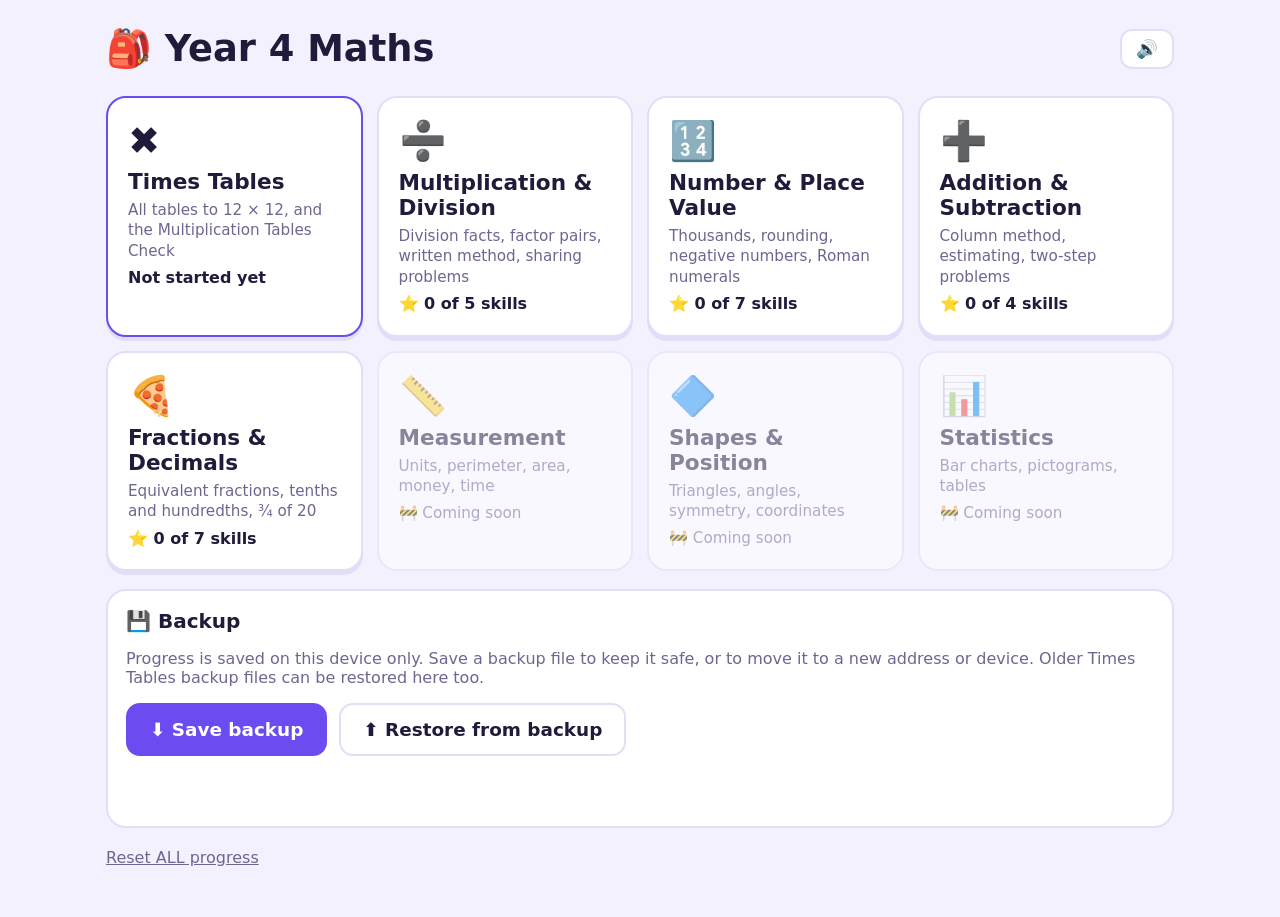
==== index.html @ 3567062c "Add Fractions & Decimals topic (Phase 4) - Seven skills with 3 generated levels each: equivalent fra" ====
<!doctype html>
<html lang="en">
<head>
<meta charset="utf-8">
<meta name="viewport" content="width=device-width, initial-scale=1, maximum-scale=1, user-scalable=no">
<meta name="apple-mobile-web-app-capable" content="yes">
<meta name="mobile-web-app-capable" content="yes">
<meta name="theme-color" content="#6c4cf1">
<title>Year 4 Maths</title>
<link rel="manifest" href="manifest.webmanifest">
<link rel="icon" href="icon-192.png">
<link rel="apple-touch-icon" href="icon-192.png">
<link rel="stylesheet" href="shared/style.css">
</head>
<body>
<section id="hub" class="screen active">
  <div class="top">
    <h1>🎒 Year 4 Maths</h1>
    <button id="soundBtn" class="ghost" aria-label="Sound on or off">🔊</button>
  </div>
  <div id="topics" class="modes"></div>
  <div class="panel">
    <h2>💾 Backup</h2>
    <p class="muted">Progress is saved on this device only. Save a backup file to keep it safe, or to move it to a new address or device.
      Older Times Tables backup files can be restored here too.</p>
    <div class="btnrow" style="justify-content:flex-start;margin-top:10px">
      <button id="backupBtn" class="btn primary">⬇️ Save backup</button>
      <button id="restoreBtn" class="btn">⬆️ Restore from backup</button>
      <input id="restoreFile" type="file" accept=".json,application/json" hidden>
    </div>
    <p id="backupMsg" class="muted" style="min-height:1.2em"></p>
  </div>
  <button id="resetBtn" class="link">Reset ALL progress</button>
</section>

<script src="shared/progress.js"></script>
<script src="shared/engine.js"></script>
<!-- each built topic's skills, so this page can show its progress -->
<script src="multiply-divide/skills.js"></script>
<script src="number/skills.js"></script>
<script src="add-subtract/skills.js"></script>
<script src="fractions/skills.js"></script>
<script>
(function(){
"use strict";
const { $, prog:P } = Y4;

/* The 8 parts of the Year 4 curriculum. `path` is set once a topic is built. */
const TOPICS = [
  { id:"times-tables",    emoji:"✖️", name:"Times Tables",              path:"times-tables/",    desc:"All tables to 12 × 12, and the Multiplication Tables Check" },
  { id:"multiply-divide", emoji:"➗", name:"Multiplication & Division", path:"multiply-divide/", desc:"Division facts, factor pairs, written method, sharing problems" },
  { id:"number",          emoji:"🔢", name:"Number & Place Value",      path:"number/",          desc:"Thousands, rounding, negative numbers, Roman numerals" },
  { id:"add-subtract",    emoji:"➕", name:"Addition & Subtraction",    path:"add-subtract/",    desc:"Column method, estimating, two-step problems" },
  { id:"fractions",       emoji:"🍕", name:"Fractions & Decimals",      path:"fractions/",       desc:"Equivalent fractions, tenths and hundredths, ¾ of 20" },
  { id:"measurement",     emoji:"📏", name:"Measurement",               desc:"Units, perimeter, area, money, time" },
  { id:"shapes",          emoji:"🔷", name:"Shapes & Position",         desc:"Triangles, angles, symmetry, coordinates" },
  { id:"statistics",      emoji:"📊", name:"Statistics",                desc:"Bar charts, pictograms, tables" }
];

function ttProgress(){
  const d = P.timesTables();
  if (!d) return "Not started yet";
  let stars = 0; for (let t = 2; t <= 12; t++) if (d.tables && d.tables[t] && d.tables[t].star) stars++;
  const best = d.mock && d.mock.best !== null && d.mock.best !== undefined ? ` · best mock ${d.mock.best}/25` : "";
  return `⭐ ${stars} of 11 tables${best}`;
}
function render(){
  $("#topics").innerHTML = TOPICS.map(t => {
    if (!t.path) return `<div class="mode soon"><span class="emoji">${t.emoji}</span><b>${t.name}</b><small>${t.desc}</small><small>🚧 Coming soon</small></div>`;
    let p;
    if (t.id === "times-tables") p = ttProgress();
    else { const topic = Y4.TOPICS.find(x => x.id === t.id); p = `⭐ ${P.topicStars(topic)} of ${topic.skills.length} skills`; }
    return `<a class="mode ${t.id === "times-tables" ? "main" : ""}" href="${t.path}"><span class="emoji">${t.emoji}</span><b>${t.name}</b><small>${t.desc}</small><small><b style="font-size:1rem;color:var(--ink)">${p}</b></small></a>`;
  }).join("");
  $("#soundBtn").textContent = P.sound ? "🔊" : "🔇";
}

$("#soundBtn").addEventListener("click", () => { P.sound = !P.sound; render(); });
$("#resetBtn").addEventListener("click", () => {
  if (confirm("Reset ALL progress in every topic (stars, scores, facts)? This cannot be undone.")){ P.resetAll(); render(); }
});

/* ---------- backup & restore ---------- */
function backupMsg(t){ $("#backupMsg").textContent = t; }
$("#backupBtn").addEventListener("click", () => {
  try {
    const stamp = new Date().toISOString().slice(0, 10);
    const file = JSON.stringify(P.backup(), null, 1);
    const url = URL.createObjectURL(new Blob([file], { type:"application/json" }));
    const a = document.createElement("a");
    a.href = url; a.download = `year4-maths-backup-${stamp}.json`;
    document.body.appendChild(a); a.click(); a.remove();
    setTimeout(() => URL.revokeObjectURL(url), 10000);
    backupMsg(`✓ Saved "year4-maths-backup-${stamp}.json" (look in Downloads).`);
  } catch(e){ backupMsg("Sorry, the backup could not be saved on this device."); }
});
$("#restoreBtn").addEventListener("click", () => $("#restoreFile").click());
$("#restoreFile").addEventListener("change", async e => {
  const f = e.target.files && e.target.files[0];
  e.target.value = "";
  if (!f) return;
  let obj;
  try { obj = JSON.parse(await f.text()); } catch(err){ backupMsg("That file is not a Year 4 Maths backup."); return; }
  const when = obj && obj.savedAt ? new Date(obj.savedAt).toLocaleString() : "an unknown date";
  if (!confirm(`Replace the progress on this device with the backup from ${when}?`)) return;
  try { P.restore(obj); render(); backupMsg("✓ Progress restored."); }
  catch(err){ backupMsg("That file is not a Year 4 Maths backup."); }
});

Y4.registerOffline("sw.js");
render();
})();
</script>
</body>
</html>
---- shared/style.css ----
/* Shared look for every page of Year 4 Maths */
:root{
  --bg:#f4f1ff; --card:#ffffff; --ink:#1f1b3a; --muted:#6b6790; --accent:#6c4cf1; --accent-ink:#ffffff;
  --good:#1fa363; --bad:#e04848; --warn:#f2a632; --line:#e3def7; --key:#efeafe; --key-ink:#1f1b3a; --grey:#dedbea;
  --cake:#f9d48a; --cake-edge:#a8742a; --share:#f27fa8;
}
@media (prefers-color-scheme: dark){
  :root{ --bg:#15132a; --card:#211e3d; --ink:#f2f0ff; --muted:#a7a3c9; --line:#34305a; --key:#2e2a52; --key-ink:#f2f0ff; --grey:#3a3660;
         --cake:#c99a4b; --cake-edge:#f1d39b; --share:#e0588c; }
}
*{box-sizing:border-box}
html,body{margin:0;min-height:100%}
body{background:var(--bg);color:var(--ink);font-family:system-ui,-apple-system,"Segoe UI",Roboto,sans-serif;
  -webkit-user-select:none;user-select:none;touch-action:manipulation;-webkit-tap-highlight-color:transparent}
button{font:inherit;color:inherit;cursor:pointer}
a.ghost,a.mode{color:inherit;text-decoration:none}
.screen{display:none;padding:20px 16px 40px;max-width:1100px;margin:0 auto}
.screen.active{display:block}
h1{font-size:clamp(1.6rem,4vw,2.3rem);margin:.2em 0}
h2{font-size:1.25rem;margin:0 0 .6em}
h3{font-size:1.05rem;margin:1.2em 0 .5em}
.muted{color:var(--muted)}
.top{display:flex;align-items:center;justify-content:space-between;gap:12px;flex-wrap:wrap}
.topbtns{display:flex;gap:8px}
.ghost{background:var(--card);border:2px solid var(--line);border-radius:12px;padding:8px 14px;font-size:1.1rem}
.link{background:none;border:none;color:var(--muted);text-decoration:underline;padding:10px 0;margin-top:10px}

/* tiles */
.modes{display:grid;grid-template-columns:repeat(auto-fit,minmax(230px,1fr));gap:14px;margin:18px 0}
.mode{background:var(--card);border:2px solid var(--line);border-radius:20px;padding:20px;text-align:left;display:flex;flex-direction:column;gap:6px;
  box-shadow:0 4px 0 var(--line);transition:transform .08s}
.mode:active{transform:translateY(3px);box-shadow:0 1px 0 var(--line)}
.mode .emoji{font-size:2.4rem}
.mode b{font-size:1.35rem}
.mode small{color:var(--muted);font-size:.95rem;line-height:1.35}
.mode.main{border-color:var(--accent)}
.mode.soon{opacity:.5;box-shadow:none;cursor:default}
.records{display:grid;grid-template-columns:repeat(auto-fit,minmax(150px,1fr));gap:10px}
.rec{background:var(--key);border-radius:14px;padding:12px 14px}
.rec small{display:block;color:var(--muted)}
.rec b{font-size:1.8rem}
.panel{background:var(--card);border:2px solid var(--line);border-radius:20px;padding:18px;margin-top:14px}
.stars{display:flex;flex-wrap:wrap;gap:8px;margin-bottom:6px}
.starchip{background:var(--grey);border-radius:999px;padding:5px 11px;font-weight:600;color:var(--muted)}
.starchip.on{background:#ffe9a8;color:#6a4a00}

/* skill tabs on topic pages */
.tabs{display:flex;flex-wrap:wrap;gap:8px;padding:4px 2px 8px;margin-top:14px}
.tab{flex:0 0 auto;background:var(--card);border:2px solid var(--line);border-radius:999px;padding:10px 16px;font-weight:700;white-space:nowrap}
.tab.on{background:var(--accent);border-color:var(--accent);color:var(--accent-ink)}

/* levels */
.tgrid{display:grid;grid-template-columns:repeat(auto-fill,minmax(120px,1fr));gap:12px;margin-top:16px}
.tbtn,.lbtn{background:var(--card);border:2px solid var(--line);border-radius:18px;padding:16px;display:flex;flex-direction:column;gap:4px;align-items:center;box-shadow:0 4px 0 var(--line)}
.tbtn b{font-size:2rem}
.tbtn small,.lbtn small{color:var(--muted)}
.tbtn.star{border-color:#f2c94c;background:linear-gradient(var(--card),#fff4d1)}
@media (prefers-color-scheme: dark){ .tbtn.star{background:linear-gradient(var(--card),#4a3f1c)} }
.llist{display:grid;gap:12px;margin-top:16px;max-width:560px}
.lbtn{align-items:flex-start;text-align:left}
.lbtn b{font-size:1.25rem}
.lbtn:disabled{opacity:.45;cursor:default}

/* play */
.playtop{display:flex;align-items:center;justify-content:space-between;gap:10px;font-weight:700}
#progress{color:var(--muted);min-width:60px;text-align:right}
.timer{height:16px;background:var(--grey);border-radius:999px;overflow:hidden;margin:16px 0}
#timerBar{height:100%;width:100%;background:var(--accent);border-radius:999px}
#timerBar.mid{background:var(--warn)}
#timerBar.low{background:var(--bad)}
.playbody{display:flex;flex-direction:column;align-items:center;gap:18px}
.qside{text-align:center;width:100%}
.q{font-size:clamp(3rem,11vw,6.5rem);font-weight:800;letter-spacing:.02em;min-height:1.2em;font-variant-numeric:tabular-nums}
.q:empty{display:none}
.q.long{font-size:clamp(1.3rem,4.2vw,2.1rem);font-weight:700;letter-spacing:0;line-height:1.35;max-width:32ch;margin:0 auto .4em}
.qpic{display:flex;flex-wrap:wrap;justify-content:center;gap:8px;margin-bottom:10px}
.qpic:empty{display:none}
.answer{display:inline-block;min-width:3.2em;font-size:clamp(2.6rem,9vw,5rem);font-weight:800;padding:.05em .3em;border:4px solid var(--accent);
  border-radius:18px;background:var(--card);min-height:1.35em;font-variant-numeric:tabular-nums}
.answer.wrong{border-color:var(--bad);color:var(--bad)}
.answer.fracbox{font-size:clamp(2rem,7vw,3.4rem);padding:.15em .5em}
.feedback{min-height:2.2em;font-size:clamp(1.2rem,3.5vw,1.8rem);font-weight:700;margin-top:12px;line-height:1.35}
.feedback.good{color:var(--good)}
.feedback.bad{color:var(--bad)}
.feedback .why{display:block;color:var(--ink);font-weight:500;font-size:.85em;margin-top:4px}
#cont:empty{display:none}
#cont{margin-top:10px}
.pad{display:grid;grid-template-columns:repeat(3,1fr);gap:10px;width:100%;max-width:380px}
.pad button{height:clamp(62px,9vh,84px);font-size:2rem;font-weight:700;border:none;border-radius:16px;background:var(--key);color:var(--key-ink);
  box-shadow:0 4px 0 var(--line)}
.pad button.down{transform:translateY(3px);box-shadow:0 1px 0 var(--line)}
.pad button.ok{background:var(--good);color:#fff;box-shadow:0 4px 0 #157a49}
.pad button.del{font-size:1.6rem}
.pad button.ok{font-size:1.4rem}
.pad button.wide{grid-column:1/-1;font-size:1.3rem;height:56px}
.choices{display:grid;gap:12px;width:100%;max-width:420px}
.choice{min-height:72px;font-size:1.6rem;font-weight:700;border:3px solid var(--line);border-radius:16px;background:var(--key);color:var(--key-ink);box-shadow:0 4px 0 var(--line)}
.choice.right{border-color:var(--good);background:#a6e5c1;color:#0d5a33}
.choice.wrongpick{border-color:var(--bad);background:#f7c3c3;color:#7a1d1d}
#timeLeft{display:none}
#practiceBadge,#loadingMsg{display:none}
@media (min-width:820px) and (orientation:landscape){
  .playbody{display:grid;grid-template-columns:1fr 380px;align-items:center;margin-top:30px}
}

/* maths pictures */
.frac{display:inline-flex;flex-direction:column;align-items:center;vertical-align:middle;line-height:1.1;margin:0 .1em}
.frac>span{padding:0 .15em;min-width:1.1em;text-align:center}
.frac>span:first-child{border-bottom:.08em solid currentColor}
.answer .frac>span{min-width:1.6em;min-height:1.15em;border-radius:10px;background:var(--key);border:3px solid transparent}
.answer .frac>span:first-child{border-bottom:3px solid transparent}
.answer .frac>span.on{border-color:var(--accent)}
.answer .frac>i{display:block;align-self:stretch;height:.09em;background:currentColor;margin:.12em 0;border-radius:2px}
.pies svg{width:clamp(70px,14vw,110px);height:auto}
.pies{display:flex;flex-wrap:wrap;justify-content:center;gap:8px}
.pie{fill:var(--cake);stroke:var(--cake-edge);stroke-width:1.5}
.pie.on{fill:var(--share)}
.colsum{display:inline-block;font-size:clamp(2rem,7vw,3.4rem);font-weight:800;font-variant-numeric:tabular-nums;line-height:1.15;
  background:var(--card);border:2px solid var(--line);border-radius:16px;padding:.2em .5em}
.colsum div{display:flex;justify-content:flex-end}
.colsum span{display:inline-block;width:.75em;text-align:center}
.colsum .u{border-bottom:.08em solid currentColor;padding-bottom:.05em;margin-bottom:.08em}
.colsum span.op{margin-right:.2em}
.colsum .colans span:first-child{margin-right:.2em}
.colsum .colans span{color:var(--accent);min-height:1.15em}
.colsum .colans span.cur{background:var(--key);border-radius:8px;box-shadow:inset 0 -.1em 0 var(--accent)}
.colsum .colans.wrong span{color:var(--bad)}

/* results */
.res{text-align:center;max-width:720px;margin:0 auto}
.bigscore{font-size:clamp(3.5rem,12vw,6rem);font-weight:800;color:var(--accent);margin:.1em 0}
.chips{display:flex;flex-wrap:wrap;gap:10px;justify-content:center}
.chip{background:var(--card);border:2px solid var(--line);border-radius:14px;padding:8px 14px;display:flex;flex-direction:column}
.chip b{font-size:1.25rem}
.chip small{color:var(--muted)}
.btnrow{display:flex;flex-wrap:wrap;gap:12px;justify-content:center;margin-top:26px}
.btn{background:var(--card);border:2px solid var(--line);border-radius:14px;padding:14px 22px;font-size:1.15rem;font-weight:700}
.btn.primary{background:var(--accent);border-color:var(--accent);color:var(--accent-ink)}

/* confetti */
.confetti{position:fixed;inset:0;pointer-events:none;overflow:hidden;z-index:10}
.confetti span{position:absolute;top:-50px;animation:fall 2.6s ease-in forwards}
@keyframes fall{to{transform:translateY(110vh) rotate(540deg)}}

/* number lines and place value charts */
.nl{width:100%;max-width:640px;margin:0 auto}
.nl svg{width:100%;height:auto;display:block}
.nl-axis{stroke:var(--ink);stroke-width:2.5}
.nl-num{fill:var(--ink);font-size:14px;font-weight:600;text-anchor:middle}
.nl-num.zero{font-weight:900}
.nl-lab{fill:var(--ink);font-size:18px;font-weight:800;text-anchor:middle}
.nl-pt{fill:var(--grey);stroke:var(--ink);stroke-width:2}
.nl-pt.start{fill:var(--accent)}
.nl-pt.end{fill:var(--share)}
.pv{border-collapse:separate;border-spacing:4px;margin:0 auto;font-size:clamp(1.4rem,4vw,2rem);font-weight:800;color:var(--ink)}
.pv th{font-size:.6em;color:var(--muted);padding:0 .4em}
.pv td{background:var(--card);border:2px solid var(--line);border-radius:10px;min-width:1.8em;height:1.6em;text-align:center}
.pv td.on{background:#ffe9a8;border-color:#f2c94c;color:#6a4a00}
.feedback .nl,.feedback .pv{margin-top:8px}

/* fractions and decimals */
.fbar{width:100%;max-width:440px;margin:0 auto}
.fbar svg{width:100%;height:auto;display:block}
.fb-lab{fill:var(--ink);font-size:22px;font-weight:800;text-anchor:end}
.hsq{width:clamp(150px,30vw,210px)}
.hsq svg{width:100%;height:auto;display:block}
.hsq .pie{stroke-width:1}
.pv.dec td{min-width:1.4em}
.pv.dec td.dot{background:none;border:none;min-width:.4em}
.pv.dec th.rl{font-size:.55em;text-align:left;padding-left:.6em;white-space:nowrap}
.choice .frac{font-size:.95em}
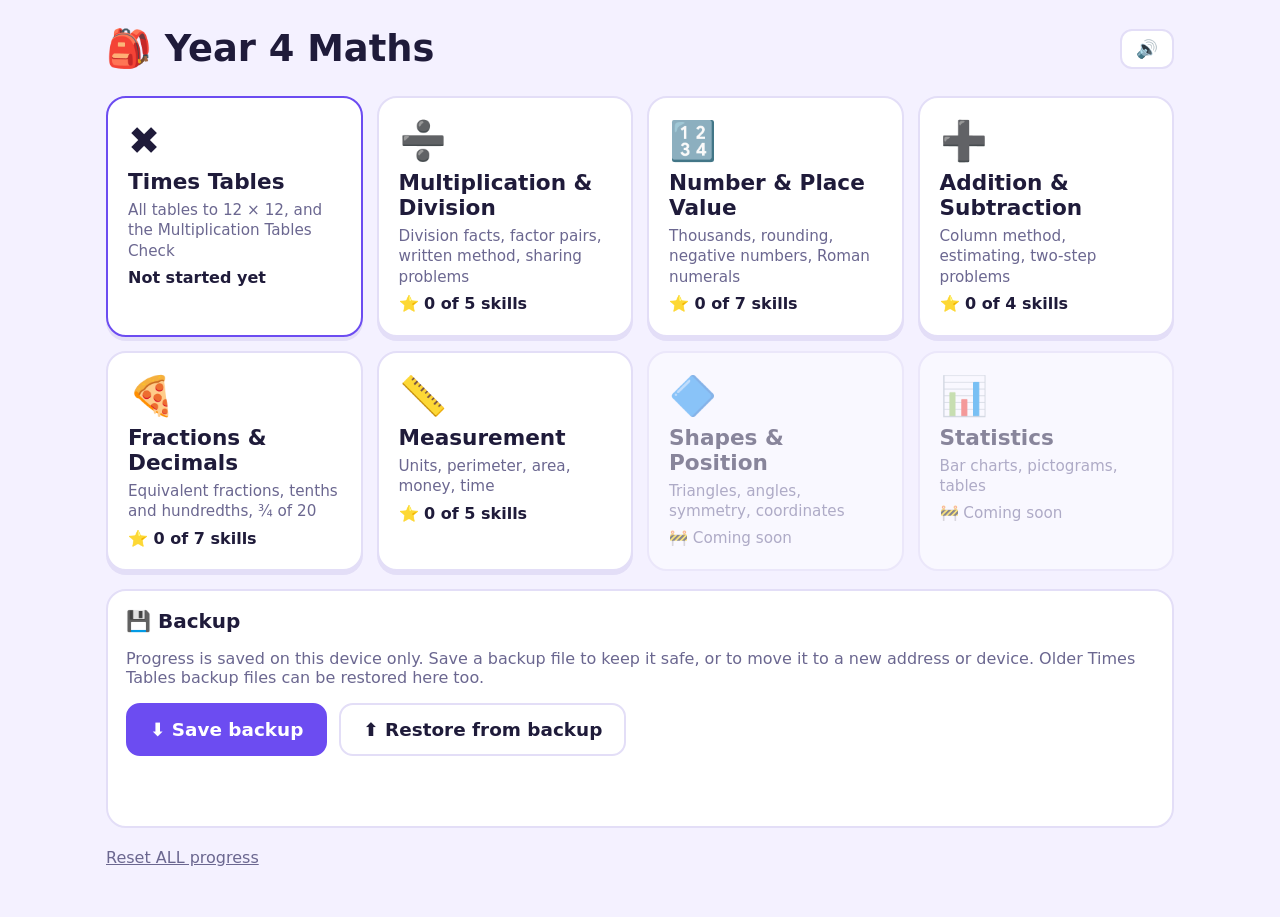
==== commit 0caf0695: "Add Measurement topic (Phase 5) - Five skills with 3 generated levels each: converting units, perime" ====
--- a/index.html
+++ b/index.html
@@ -40,6 +40,7 @@
 <script src="number/skills.js"></script>
 <script src="add-subtract/skills.js"></script>
 <script src="fractions/skills.js"></script>
+<script src="measurement/skills.js"></script>
 <script>
 (function(){
 "use strict";
@@ -52,7 +53,7 @@
   { id:"number",          emoji:"🔢", name:"Number & Place Value",      path:"number/",          desc:"Thousands, rounding, negative numbers, Roman numerals" },
   { id:"add-subtract",    emoji:"➕", name:"Addition & Subtraction",    path:"add-subtract/",    desc:"Column method, estimating, two-step problems" },
   { id:"fractions",       emoji:"🍕", name:"Fractions & Decimals",      path:"fractions/",       desc:"Equivalent fractions, tenths and hundredths, ¾ of 20" },
-  { id:"measurement",     emoji:"📏", name:"Measurement",               desc:"Units, perimeter, area, money, time" },
+  { id:"measurement",     emoji:"📏", name:"Measurement",               path:"measurement/",     desc:"Units, perimeter, area, money, time" },
   { id:"shapes",          emoji:"🔷", name:"Shapes & Position",         desc:"Triangles, angles, symmetry, coordinates" },
   { id:"statistics",      emoji:"📊", name:"Statistics",                desc:"Bar charts, pictograms, tables" }
 ];
--- a/shared/style.css
+++ b/shared/style.css
@@ -169,3 +169,31 @@
 .pv.dec td.dot{background:none;border:none;min-width:.4em}
 .pv.dec th.rl{font-size:.55em;text-align:left;padding-left:.6em;white-space:nowrap}
 .choice .frac{font-size:.95em}
+
+/* measurement pictures */
+.clock{width:clamp(160px,32vw,230px);margin:0 auto}
+.clock svg{width:100%;height:auto;display:block}
+.ck-face{fill:var(--card);stroke:var(--ink);stroke-width:4}
+.ck-tick{stroke:var(--muted);stroke-width:1.5}
+.ck-tick.big{stroke:var(--ink);stroke-width:3}
+.ck-num{fill:var(--ink);font-size:19px;font-weight:700;text-anchor:middle}
+.ck-hour{stroke:var(--ink);stroke-width:8;stroke-linecap:round}
+.ck-min{stroke:var(--accent);stroke-width:5;stroke-linecap:round}
+.ck-pin{fill:var(--ink)}
+.gshape{width:100%;margin:0 auto}
+.gshape svg{width:100%;height:auto;display:block}
+.gs-off{fill:var(--card);stroke:var(--line);stroke-width:1}
+.gs-on{fill:var(--cake);stroke:var(--cake-edge);stroke-width:1}
+.gs-edge{stroke:var(--ink);stroke-width:3;stroke-linecap:round}
+.lshape{width:100%;max-width:420px;margin:0 auto}
+.lshape svg{width:100%;height:auto;display:block}
+.ls-shape{fill:var(--cake);stroke:var(--ink);stroke-width:3}
+.ls-lab{fill:var(--ink);font-size:20px;font-weight:800;text-anchor:middle}
+.coins{display:flex;flex-wrap:wrap;gap:8px;justify-content:center;max-width:460px;margin:0 auto}
+.coin{display:inline-flex;align-items:center;justify-content:center;width:62px;height:62px;border-radius:50%;font-weight:800;font-size:1.05rem;border:3px solid}
+.coin.copper{background:#e2a170;border-color:#9a5a2c;color:#3d1e08}
+.coin.silver{background:#dfe3ea;border-color:#8b93a1;color:#22262d}
+.coin.gold{background:#f3d36b;border-color:#a98318;color:#3d2e00}
+.coin.note{border-radius:8px;width:92px;background:#a7d8b9;border-color:#3f8a5c;color:#123d22}
+.pv.menu th{text-align:left;font-size:.6em;color:var(--ink);padding-right:.8em}
+.pv.menu td{padding:0 .4em;font-size:.8em}
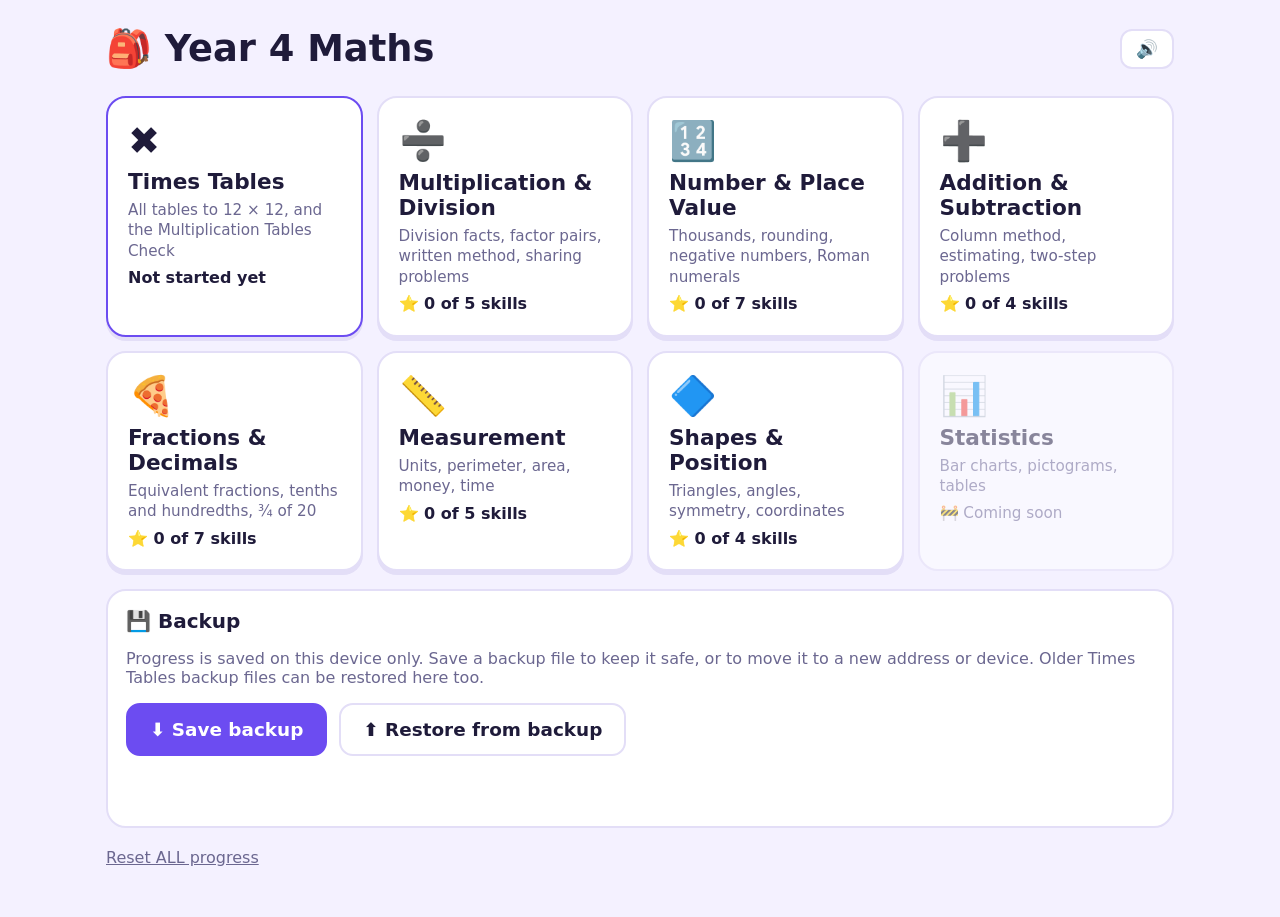
==== commit 22787cc7: "Add Shapes & Position topic (Phase 6) - Four skills with 3 generated levels each: triangles and quad" ====
--- a/index.html
+++ b/index.html
@@ -41,6 +41,7 @@
 <script src="add-subtract/skills.js"></script>
 <script src="fractions/skills.js"></script>
 <script src="measurement/skills.js"></script>
+<script src="shapes/skills.js"></script>
 <script>
 (function(){
 "use strict";
@@ -54,7 +55,7 @@
   { id:"add-subtract",    emoji:"➕", name:"Addition & Subtraction",    path:"add-subtract/",    desc:"Column method, estimating, two-step problems" },
   { id:"fractions",       emoji:"🍕", name:"Fractions & Decimals",      path:"fractions/",       desc:"Equivalent fractions, tenths and hundredths, ¾ of 20" },
   { id:"measurement",     emoji:"📏", name:"Measurement",               path:"measurement/",     desc:"Units, perimeter, area, money, time" },
-  { id:"shapes",          emoji:"🔷", name:"Shapes & Position",         desc:"Triangles, angles, symmetry, coordinates" },
+  { id:"shapes",          emoji:"🔷", name:"Shapes & Position",         path:"shapes/",          desc:"Triangles, angles, symmetry, coordinates" },
   { id:"statistics",      emoji:"📊", name:"Statistics",                desc:"Bar charts, pictograms, tables" }
 ];
 
--- a/shared/style.css
+++ b/shared/style.css
@@ -197,3 +197,34 @@
 .coin.note{border-radius:8px;width:92px;background:#a7d8b9;border-color:#3f8a5c;color:#123d22}
 .pv.menu th{text-align:left;font-size:.6em;color:var(--ink);padding-right:.8em}
 .pv.menu td{padding:0 .4em;font-size:.8em}
+
+/* shapes, angles, symmetry and coordinates */
+.poly{width:100%;max-width:300px;margin:0 auto}
+.poly svg,.ang svg,.cgrid svg{width:100%;height:auto;display:block}
+.pg-tick{stroke:var(--ink);stroke-width:2.5}
+.pg-right{fill:none;stroke:var(--ink);stroke-width:2.5}
+.sym-line{stroke:var(--share);stroke-width:4;stroke-dasharray:10 7}
+.ang{width:100%;max-width:270px;margin:0 auto}
+.an-arm{stroke:var(--ink);stroke-width:6;stroke-linecap:round}
+.an-arc{fill:none;stroke:var(--accent);stroke-width:4}
+.an-cap{text-align:center;font-size:1.6rem;font-weight:900;color:var(--accent)}
+.angles .ang{display:flex;flex-direction:column;justify-content:space-between}
+.angles{display:flex;gap:10px;justify-content:center;flex-wrap:wrap}
+.angles .ang{width:calc((100% - 20px) / 3);max-width:230px}
+.tapcell{cursor:pointer}
+.tapcell.on{fill:var(--accent)}
+.tapcell.missed{fill:var(--good);opacity:.7}
+.tapcell.wrongpick{fill:var(--bad)}
+.choice.check{background:var(--good);color:#fff;border-color:var(--good);box-shadow:0 4px 0 #157a49}
+.cgrid{width:100%;max-width:420px;margin:0 auto}
+.cg-line{stroke:var(--line);stroke-width:1.5}
+.cg-axis{stroke:var(--ink);stroke-width:3}
+.cg-num{fill:var(--muted);font-size:16px;font-weight:700;text-anchor:middle}
+.cg-shape{stroke:var(--accent);stroke-width:3}
+.cg-pt{fill:var(--accent);stroke:var(--card);stroke-width:2}
+.cg-pt.end{fill:var(--share)}
+.cg-lab{fill:var(--ink);font-size:22px;font-weight:900}
+.cg-tap{fill:transparent;cursor:pointer}
+.cg-tap.picked,.cg-tap.wrongpick{fill:var(--bad);opacity:.85}
+.cg-tap.right{fill:var(--good);opacity:.9}
+.cg-tap.picked.right{fill:var(--good)}
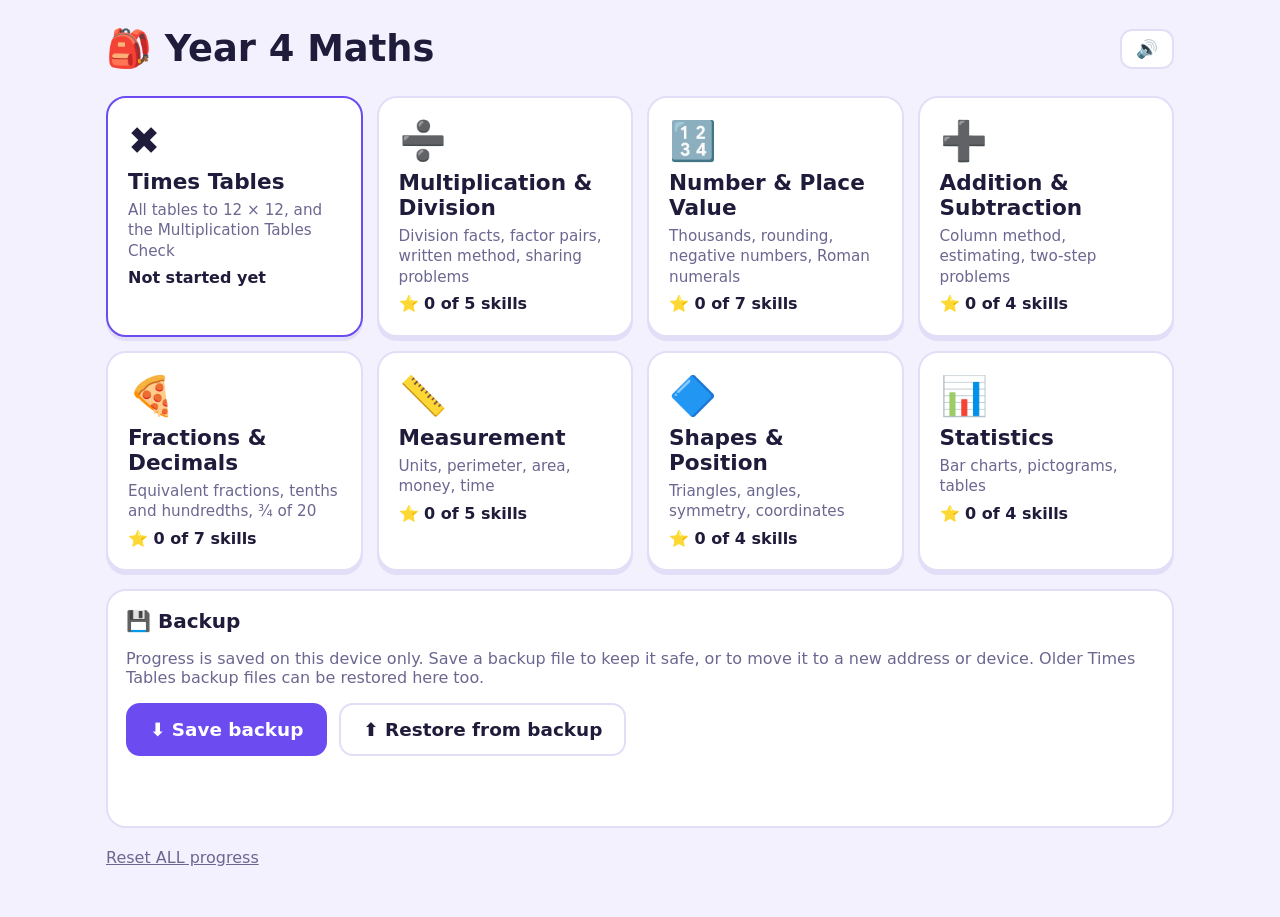
==== commit b5bc7ac5: "Add Statistics topic (Phase 7) - Four skills with 3 generated levels each: bar charts, pictograms, t" ====
--- a/index.html
+++ b/index.html
@@ -42,6 +42,7 @@
 <script src="fractions/skills.js"></script>
 <script src="measurement/skills.js"></script>
 <script src="shapes/skills.js"></script>
+<script src="statistics/skills.js"></script>
 <script>
 (function(){
 "use strict";
@@ -56,7 +57,7 @@
   { id:"fractions",       emoji:"🍕", name:"Fractions & Decimals",      path:"fractions/",       desc:"Equivalent fractions, tenths and hundredths, ¾ of 20" },
   { id:"measurement",     emoji:"📏", name:"Measurement",               path:"measurement/",     desc:"Units, perimeter, area, money, time" },
   { id:"shapes",          emoji:"🔷", name:"Shapes & Position",         path:"shapes/",          desc:"Triangles, angles, symmetry, coordinates" },
-  { id:"statistics",      emoji:"📊", name:"Statistics",                desc:"Bar charts, pictograms, tables" }
+  { id:"statistics",      emoji:"📊", name:"Statistics",                path:"statistics/",      desc:"Bar charts, pictograms, tables" }
 ];
 
 function ttProgress(){
--- a/shared/style.css
+++ b/shared/style.css
@@ -228,3 +228,36 @@
 .cg-tap.picked,.cg-tap.wrongpick{fill:var(--bad);opacity:.85}
 .cg-tap.right{fill:var(--good);opacity:.9}
 .cg-tap.picked.right{fill:var(--good)}
+
+/* charts, pictograms, tallies and tables */
+.chart{width:100%;max-width:520px;margin:0 auto}
+.chart svg{width:100%;height:auto;display:block}
+.ch-title{fill:var(--ink);color:var(--ink);font-size:17px;font-weight:800;text-anchor:middle;text-align:center;margin-bottom:6px}
+.ch-grid{stroke:var(--line);stroke-width:1.5}
+.ch-axis{stroke:var(--ink);stroke-width:3}
+.ch-num{fill:var(--muted);font-size:15px;font-weight:700}
+.ch-lab{fill:var(--ink);font-size:15px;font-weight:700;text-anchor:middle}
+.ch-ylab{fill:var(--muted);font-size:14px;font-weight:700;text-anchor:middle}
+.ch-bar{fill:var(--accent);opacity:.85}
+.ch-tap{cursor:pointer}
+.ch-bar.picked,.ch-bar.wrongpick{fill:var(--bad);opacity:1}
+.ch-bar.right{fill:var(--good);opacity:1}
+.ch-line{fill:none;stroke:var(--accent);stroke-width:4}
+.ch-pt{fill:var(--accent);stroke:var(--card);stroke-width:2}
+.picto{display:inline-block;background:var(--card);border:2px solid var(--line);border-radius:16px;padding:10px 14px;text-align:left}
+.picto table{border-collapse:collapse}
+.picto th{text-align:left;padding:4px 12px 4px 0;font-size:1.05rem;color:var(--ink)}
+.picto td{padding:4px 0;white-space:nowrap}
+.pi{display:inline-block;font-size:1.7rem;line-height:1.2;width:1.25em;text-align:center}
+.pi.half{width:.62em;overflow:hidden;text-align:left;vertical-align:bottom}
+.pi.half span{display:inline-block;width:1.25em;text-align:center}
+.pkey{margin-top:6px;font-weight:700;color:var(--muted);border-top:2px solid var(--line);padding-top:4px}
+.pkey .pi{font-size:1.3rem}
+.tally{height:34px;vertical-align:middle;margin-right:8px}
+.ta{stroke:var(--ink);stroke-width:2.6;stroke-linecap:round}
+.dtable{border-collapse:separate;border-spacing:0;margin:0 auto;background:var(--card);border:2px solid var(--line);border-radius:14px;overflow:hidden;font-size:1.1rem}
+.dtable th,.dtable td{padding:7px 14px;border-bottom:1px solid var(--line);text-align:center}
+.dtable tr:last-child th,.dtable tr:last-child td{border-bottom:none}
+.dtable tr:first-child th{background:var(--key);color:var(--ink)}
+.dtable th{text-align:left;color:var(--ink)}
+.dtable td{font-weight:700;font-variant-numeric:tabular-nums}
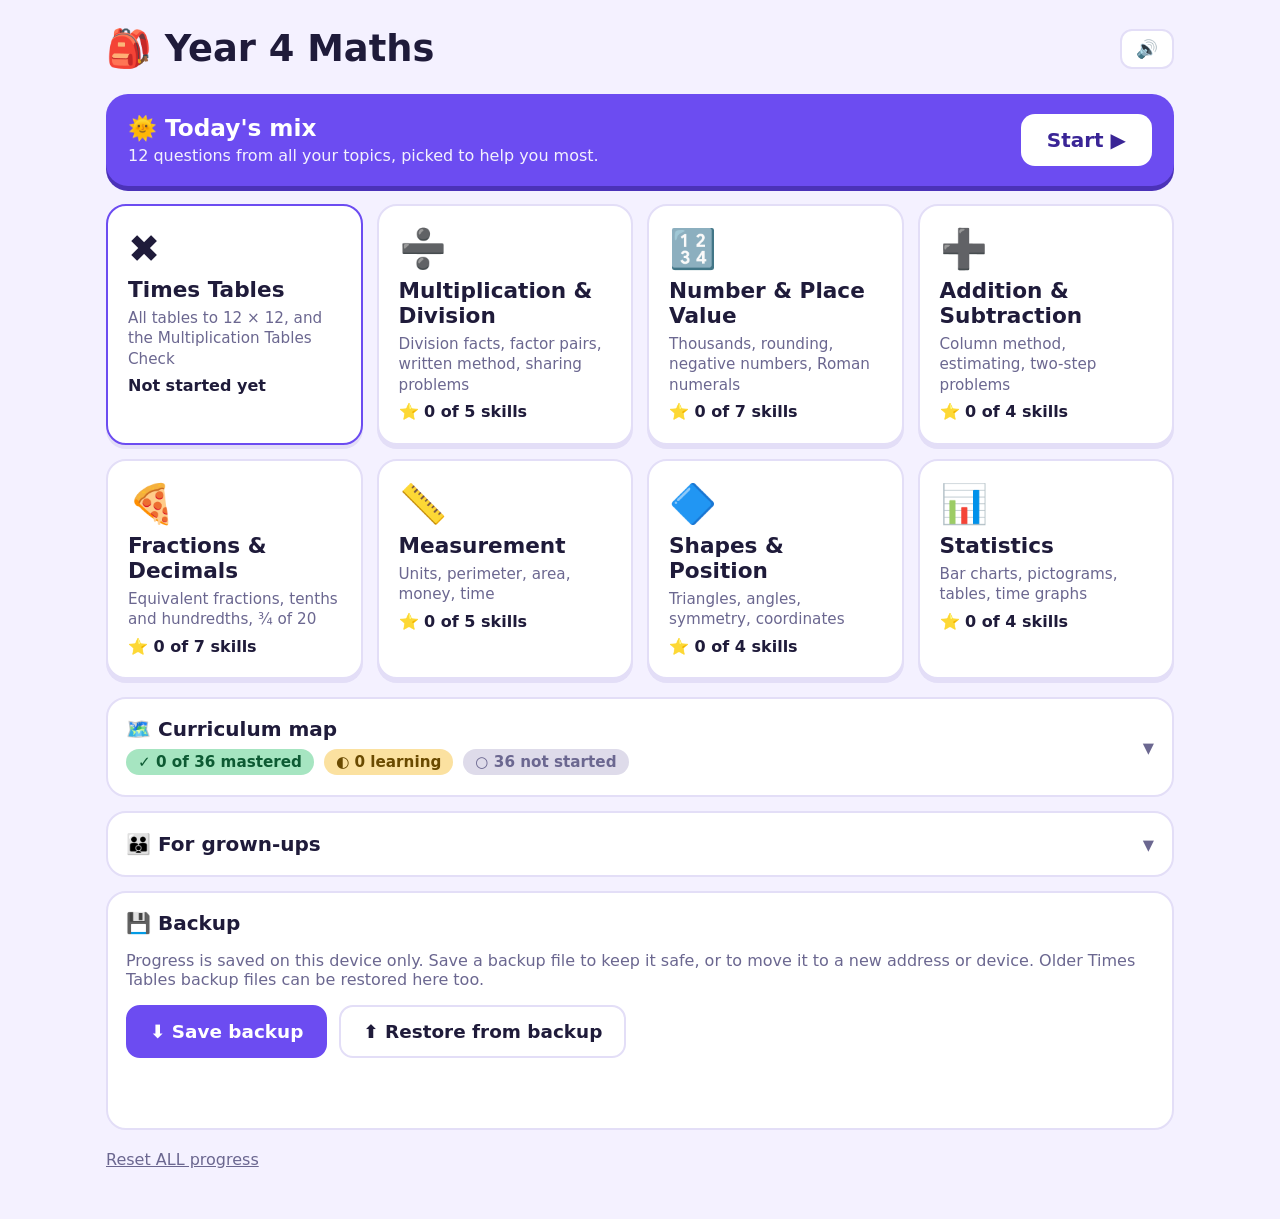
==== commit ee837ca4: "Add daily mix, curriculum map and grown-ups view (Phase 8) - Today's mix: 12 questions across all to" ====
--- a/index.html
+++ b/index.html
@@ -11,6 +11,40 @@
 <link rel="icon" href="icon-192.png">
 <link rel="apple-touch-icon" href="icon-192.png">
 <link rel="stylesheet" href="shared/style.css">
+<style>
+/* main page only */
+.daily{display:flex;align-items:center;justify-content:space-between;gap:16px;flex-wrap:wrap;background:var(--accent);color:var(--accent-ink);
+  border-radius:22px;padding:20px 22px;margin:16px 0 6px;box-shadow:0 5px 0 #4b32b8}
+.daily h2{margin:0 0 4px;font-size:1.45rem}
+.daily p{margin:0;opacity:.92}
+.daily .btn{background:#fff;color:#3a2596;border:none;font-size:1.25rem;padding:14px 26px}
+.cmap-sec{margin-top:14px}
+.cmap-sec h3{margin:0 0 6px;font-size:1rem}
+.cline{display:flex;align-items:flex-start;gap:10px;padding:8px 10px;border-radius:10px;color:var(--ink);text-decoration:none;line-height:1.35}
+.cline:hover{background:var(--key)}
+.cline .st{flex:0 0 9.6em;white-space:nowrap;text-align:center;font-size:.8rem;font-weight:800;border-radius:999px;padding:2px 8px;margin-top:1px}
+.st.new{background:var(--grey);color:var(--muted)}
+.st.learning{background:#fbe1a0;color:#6a4a00}
+.st.mastered{background:#a6e5c1;color:#0d5a33}
+.summary-row{display:flex;flex-wrap:wrap;gap:10px;margin:8px 0 2px}
+.summary-row .st{font-size:.95rem;font-weight:800;border-radius:999px;padding:4px 12px}
+details.panel > summary{cursor:pointer;list-style:none;display:flex;align-items:center;justify-content:space-between}
+details.panel > summary::-webkit-details-marker{display:none}
+details.panel > summary h2{margin:0}
+details.panel > summary::after{content:"▾";font-size:1.4rem;color:var(--muted)}
+details[open].panel > summary::after{content:"▴"}
+.wk{position:relative;max-width:560px}
+.wk svg{width:100%;height:auto;display:block}
+.wk-bar{fill:var(--accent)}
+.wk-bar.now{fill:var(--accent)}
+.wk-hit{fill:transparent;cursor:pointer}
+.wk-hit:hover + .wk-bar,.wk-hit.on + .wk-bar{fill:#4b32b8}
+.wk-tip{position:absolute;pointer-events:none;background:var(--ink);color:var(--bg);border-radius:10px;padding:6px 10px;font-size:.9rem;white-space:nowrap;transform:translate(-50%,-110%);display:none}
+.weak{display:grid;gap:8px}
+.weak a{display:flex;justify-content:space-between;gap:10px;background:var(--key);border-radius:12px;padding:10px 12px;color:var(--ink);text-decoration:none}
+.weak small{color:var(--muted)}
+.dtable.small{font-size:.95rem}
+</style>
 </head>
 <body>
 <section id="hub" class="screen active">
@@ -18,7 +52,22 @@
     <h1>🎒 Year 4 Maths</h1>
     <button id="soundBtn" class="ghost" aria-label="Sound on or off">🔊</button>
   </div>
+
+  <div class="daily" id="daily"></div>
+
   <div id="topics" class="modes"></div>
+
+  <details class="panel" id="mapPanel">
+    <summary><div><h2>🗺️ Curriculum map</h2><div id="mapSummary" class="summary-row"></div></div></summary>
+    <p class="muted">Everything a child should know by the end of Year 4. Tap a line to practise it.</p>
+    <div id="cmap"></div>
+  </details>
+
+  <details class="panel" id="parents">
+    <summary><h2>👪 For grown-ups</h2></summary>
+    <div id="parentBody"></div>
+  </details>
+
   <div class="panel">
     <h2>💾 Backup</h2>
     <p class="muted">Progress is saved on this device only. Save a backup file to keep it safe, or to move it to a new address or device.
@@ -35,7 +84,9 @@
 
 <script src="shared/progress.js"></script>
 <script src="shared/engine.js"></script>
-<!-- each built topic's skills, so this page can show its progress -->
+<script src="shared/draw.js"></script>
+<script src="shared/curriculum.js"></script>
+<!-- every topic's skills: for progress, the curriculum map and the daily mix -->
 <script src="multiply-divide/skills.js"></script>
 <script src="number/skills.js"></script>
 <script src="add-subtract/skills.js"></script>
@@ -46,9 +97,9 @@
 <script>
 (function(){
 "use strict";
-const { $, prog:P } = Y4;
-
-/* The 8 parts of the Year 4 curriculum. `path` is set once a topic is built. */
+const { $, prog:P, rnd, pick, shuffle } = Y4;
+
+/* The 8 parts of the Year 4 curriculum */
 const TOPICS = [
   { id:"times-tables",    emoji:"✖️", name:"Times Tables",              path:"times-tables/",    desc:"All tables to 12 × 12, and the Multiplication Tables Check" },
   { id:"multiply-divide", emoji:"➗", name:"Multiplication & Division", path:"multiply-divide/", desc:"Division facts, factor pairs, written method, sharing problems" },
@@ -57,9 +108,12 @@
   { id:"fractions",       emoji:"🍕", name:"Fractions & Decimals",      path:"fractions/",       desc:"Equivalent fractions, tenths and hundredths, ¾ of 20" },
   { id:"measurement",     emoji:"📏", name:"Measurement",               path:"measurement/",     desc:"Units, perimeter, area, money, time" },
   { id:"shapes",          emoji:"🔷", name:"Shapes & Position",         path:"shapes/",          desc:"Triangles, angles, symmetry, coordinates" },
-  { id:"statistics",      emoji:"📊", name:"Statistics",                path:"statistics/",      desc:"Bar charts, pictograms, tables" }
+  { id:"statistics",      emoji:"📊", name:"Statistics",                path:"statistics/",      desc:"Bar charts, pictograms, tables, time graphs" }
 ];
-
+const allSkills = () => Y4.TOPICS.flatMap(T => T.skills.map(s => ({ s, T })));
+const HARD = [6, 7, 8, 9, 12];
+
+/* ---------- topic tiles ---------- */
 function ttProgress(){
   const d = P.timesTables();
   if (!d) return "Not started yet";
@@ -67,27 +121,185 @@
   const best = d.mock && d.mock.best !== null && d.mock.best !== undefined ? ` · best mock ${d.mock.best}/25` : "";
   return `⭐ ${stars} of 11 tables${best}`;
 }
-function render(){
+function renderTopics(){
   $("#topics").innerHTML = TOPICS.map(t => {
-    if (!t.path) return `<div class="mode soon"><span class="emoji">${t.emoji}</span><b>${t.name}</b><small>${t.desc}</small><small>🚧 Coming soon</small></div>`;
     let p;
     if (t.id === "times-tables") p = ttProgress();
     else { const topic = Y4.TOPICS.find(x => x.id === t.id); p = `⭐ ${P.topicStars(topic)} of ${topic.skills.length} skills`; }
     return `<a class="mode ${t.id === "times-tables" ? "main" : ""}" href="${t.path}"><span class="emoji">${t.emoji}</span><b>${t.name}</b><small>${t.desc}</small><small><b style="font-size:1rem;color:var(--ink)">${p}</b></small></a>`;
   }).join("");
+}
+
+/* ---------- curriculum map ---------- */
+const LABEL = { new:"○ Not started", learning:"◐ Learning", mastered:"✓ Mastered" };
+function renderMap(){
+  let html = "", count = { new:0, learning:0, mastered:0 }, total = 0;
+  for (const sec of Y4.CURRICULUM){
+    html += `<div class="cmap-sec"><h3>${sec.title}</h3>`;
+    for (const [text, ids] of sec.lines){
+      const st = Y4.lineStatus(ids); count[st]++; total++;
+      const href = ids[0] === "TT" ? "times-tables/" : `${sec.topic}/#${ids[0]}`;
+      html += `<a class="cline" href="${href}"><span class="st ${st}">${LABEL[st]}</span><span>${text}</span></a>`;
+    }
+    html += `</div>`;
+  }
+  $("#cmap").innerHTML = html;
+  $("#mapSummary").innerHTML = `<span class="st mastered">✓ ${count.mastered} of ${total} mastered</span>
+    <span class="st learning">◐ ${count.learning} learning</span><span class="st new">○ ${count.new} not started</span>`;
+}
+
+/* ---------- today's mix ---------- */
+function renderDaily(){
+  const d = P.daily, done = d.last === P.today(), yesterday = P.dayKey(new Date(Date.now() - 864e5));
+  const streak = done || d.last === yesterday ? d.streak : 0;
+  const line = done ? `✓ Done today! 🔥 ${streak} day${streak === 1 ? "" : "s"} in a row. Want another one?`
+             : streak ? `Keep your 🔥 ${streak}-day streak going!`
+             : "12 questions from all your topics, picked to help you most.";
+  $("#daily").innerHTML = `<div><h2>🌞 Today's mix</h2><p>${line}</p></div><button class="btn" id="mixBtn">${done ? "Play again" : "Start"} ▶</button>`;
+  $("#mixBtn").onclick = startMix;
+}
+function ttQuestion(){
+  // a fact from the times tables: ones that were wrong or are still being learnt come first
+  const t = P.timesTables(), weak = [];
+  if (t && t.facts) for (const [k, f] of Object.entries(t.facts)) if (f.seen && (f.last === 0 || f.streak < 3)) weak.push(k.split("x").map(Number));
+  let [a, b] = weak.length && Math.random() < .75 ? pick(weak) : [pick(HARD), rnd(2, 12)];
+  if (Math.random() < .5) [a, b] = [b, a];
+  return { text:`${a} × ${b} =`, answer:a * b, explain:`${a} × ${b} = <b>${a * b}</b>`, solution:`${a} × ${b} = ${a * b}`, _fact:[a, b], key:`${a}x${b}`, tag:"✖️ Times tables" };
+}
+function buildMix(){
+  const pool = allSkills().map(({ s, T }) => {
+    const r = P.peek(s.id), st = Y4.skillStatus(s.id);
+    if (st === "new") return { s, T, w:1, lv:1, isNew:true };
+    if (st === "mastered"){                            // review it if it hasn't been practised for a week
+      const days = r && r.lastDate ? (Date.now() - new Date(r.lastDate)) / 864e5 : 99;
+      return { s, T, w:days >= 7 ? 3 : .5, lv:3 };
+    }
+    return { s, T, w:r.last === 0 ? 6 : 4, lv:r.level };   // still learning: most of the mix
+  });
+  const qs = [], per = {}, keys = new Set();
+  let news = 0, guard = 0;
+  while (qs.length < 10 && guard++ < 800){
+    // at most 2 questions per skill and 2 new skills, unless there aren't enough skills to fill the mix (a new player)
+    const strict = guard < 300;
+    const [p] = Y4.weightedPick(pool, pool.map(x => x.w), 1);
+    if ((per[p.s.id] || 0) >= (strict ? 2 : 3) || (strict && p.isNew && !per[p.s.id] && news >= 2)) continue;
+    let q; try { q = p.s.make(p.lv); } catch(e){ continue; }
+    if (keys.has(q.key || q.text)) continue;
+    keys.add(q.key || q.text);
+    if (p.isNew && !per[p.s.id]) news++;
+    per[p.s.id] = (per[p.s.id] || 0) + 1;
+    qs.push(Object.assign(q, { _skill:p.s.id, tag:`${p.T.emoji} ${p.s.name}` }));
+  }
+  qs.push(ttQuestion(), ttQuestion());
+  return shuffle(qs);
+}
+Y4._buildMix = buildMix;                               // for testing
+function startMix(){
+  Y4.startSession({ title:"🌞 Today's mix", questions:buildMix(), feedback:true, requeue:true, maxQ:15, waitOnWrong:true, okDelay:900,
+    onAnswer:(q, ok, ms) => q._fact ? P.recordFact(q._fact[0], q._fact[1], ok, ms) : P.record(q._skill, ok, ms),
+    onFinish:finishMix });
+}
+function finishMix(res){
+  const first = res.filter(r => !r.q.retry), score = first.filter(r => r.ok).length;
+  const fresh = P.dailyDone(), d = P.daily;
+  const msg = (fresh ? `🔥 ${d.streak} day${d.streak === 1 ? "" : "s"} in a row! ` : "") +
+    (score === first.length ? "Every one right. Brilliant!" : score >= first.length * .75 ? "Great work!" : "Good practice. The tricky ones will come back tomorrow.");
+  Y4.showResults({ title:fresh ? "Today's mix done! 🌞" : "Mix done! 🌞", score:`${score} / ${first.length}`, msg, missed:res.filter(r => !r.ok),
+    buttons:[["Another mix", startMix, ""], ["Home", goHome, "primary"]], celebrate:fresh });
+}
+function goHome(){ Y4.stopSession(); renderAll(); Y4.show("hub"); }
+Y4.onQuit = goHome;
+
+/* ---------- for grown-ups ---------- */
+const mins = ms => Math.round(ms / 60000);
+function mondayOf(key){ const d = new Date(key + "T12:00"); d.setDate(d.getDate() - ((d.getDay() + 6) % 7)); return P.dayKey(d); }
+function weeks(n){
+  const out = [], start = new Date(mondayOf(P.today()) + "T12:00");
+  for (let i = n - 1; i >= 0; i--){ const d = new Date(start); d.setDate(d.getDate() - 7 * i); out.push({ key:P.dayKey(d), n:0, ok:0, ms:0 }); }
+  for (const [k, v] of Object.entries(P.days)){ const w = out.find(x => x.key === mondayOf(k)); if (w){ w.n += v.n; w.ok += v.ok; w.ms += v.ms; } }
+  return out;
+}
+const shortDate = key => new Date(key + "T12:00").toLocaleDateString(undefined, { day:"numeric", month:"short" });
+/* weekly answers: one series, so no legend; a tooltip on each bar and a table view underneath */
+function weekChart(ws){
+  const W = 560, H = 190, left = 40, top = 14, bottom = 30, pw = (W - left - 8) / ws.length, bw = Math.min(40, pw * .55);
+  const max = Math.max(10, ...ws.map(w => w.n)), step = Math.pow(10, Math.floor(Math.log10(max))) * (max / Math.pow(10, Math.floor(Math.log10(max))) > 5 ? 2 : 1);
+  const top2 = Math.ceil(max / step) * step, y = v => top + (H - top - bottom) * (1 - v / top2);
+  let s = "";
+  for (let v = 0; v <= top2; v += step) s += `<line x1="${left}" y1="${y(v)}" x2="${W - 4}" y2="${y(v)}" class="ch-grid"/><text x="${left - 6}" y="${y(v) + 4}" class="ch-num" style="text-anchor:end;font-size:12px">${v}</text>`;
+  ws.forEach((w, i) => {
+    const cx = left + pw * i + pw / 2, x = cx - bw / 2, yy = y(w.n), h = y(0) - yy, r = Math.min(4, h / 2);
+    const tip = `Week of ${shortDate(w.key)}: ${w.n} answer${w.n === 1 ? "" : "s"}${w.n ? `, ${Math.round(w.ok / w.n * 100)}% right, ${mins(w.ms)} min` : ""}`;
+    s += `<rect x="${cx - pw / 2}" y="${top}" width="${pw}" height="${H - top - bottom}" class="wk-hit" data-tip="${tip}"/>`;
+    s += h > 0 ? `<path d="M${x},${y(0)} V${yy + r} Q${x},${yy} ${x + r},${yy} H${x + bw - r} Q${x + bw},${yy} ${x + bw},${yy + r} V${y(0)} Z" class="wk-bar"/>` : `<g></g>`;
+    s += `<text x="${cx}" y="${H - 10}" class="ch-num" style="text-anchor:middle;font-size:12px">${shortDate(w.key)}</text>`;
+  });
+  s += `<line x1="${left}" y1="${y(0)}" x2="${W - 4}" y2="${y(0)}" class="ch-axis" style="stroke-width:1.5"/>`;
+  return `<div class="wk"><svg viewBox="0 0 ${W} ${H}" role="img" aria-label="Answers each week for the last ${ws.length} weeks">${s}</svg><div class="wk-tip"></div></div>`;
+}
+function renderParents(){
+  const days = P.days, keys = Object.keys(days).sort();
+  const last7 = keys.filter(k => (Date.now() - new Date(k + "T12:00")) / 864e5 < 7).map(k => days[k]);
+  const sum = (arr, f) => arr.reduce((a, x) => a + x[f], 0);
+  const n7 = sum(last7, "n"), ok7 = sum(last7, "ok"), ms7 = sum(last7, "ms");
+  const ws = weeks(8);
+
+  // weakest skills: tried at least 5 times, lowest share right first
+  const weak = allSkills().map(({ s, T }) => ({ s, T, r:P.peek(s.id) })).filter(x => x.r && x.r.seen >= 5 && !x.r.star)
+    .sort((a, b) => a.r.correct / a.r.seen - b.r.correct / b.r.seen).slice(0, 5);
+  // trickiest times tables facts
+  const t = P.timesTables(), facts = t && t.facts ? Object.entries(t.facts).filter(([, f]) => f.seen && f.streak < 3)
+    .sort((a, b) => (a[1].correct / a[1].seen) - (b[1].correct / b[1].seen)).slice(0, 6) : [];
+
+  $("#parentBody").innerHTML = `
+    <div class="records" style="margin-top:12px">
+      <div class="rec"><small>Last 7 days</small><b>${n7}</b> <small>questions answered</small></div>
+      <div class="rec"><small>Right first time</small><b>${n7 ? Math.round(ok7 / n7 * 100) + "%" : "–"}</b><small>last 7 days</small></div>
+      <div class="rec"><small>Time answering</small><b>${mins(ms7)}</b> <small>minutes, last 7 days</small></div>
+      <div class="rec"><small>Daily mix streak</small><b>${P.daily.streak || 0}</b> <small>best ${P.daily.best || 0} days</small></div>
+    </div>
+    <h3>Questions answered each week</h3>
+    ${weekChart(ws)}
+    <details style="margin-top:6px"><summary class="muted" style="cursor:pointer">Show as a table</summary>
+      ${Y4.draw.table(["Week of", "Answers", "Right", "Minutes"], ws.slice().reverse().map(w => [shortDate(w.key), w.n, w.n ? Math.round(w.ok / w.n * 100) + "%" : "–", mins(w.ms)])).replace('class="dtable"', 'class="dtable small"')}
+    </details>
+    <h3>Skills that need the most help</h3>
+    ${weak.length ? `<div class="weak">${weak.map(({ s, T, r }) => `<a href="${T.id}/#${s.id}"><span>${T.emoji} ${s.name}<br><small>${T.title} · level ${r.level} of 3</small></span>
+      <span style="text-align:right"><b>${Math.round(r.correct / r.seen * 100)}%</b><br><small>of ${r.seen} right</small></span></a>`).join("")}</div>`
+      : `<p class="muted">Not enough answers yet. This fills in after a few sessions.</p>`}
+    <h3>Trickiest times tables facts</h3>
+    ${facts.length ? `<div class="chips" style="justify-content:flex-start">${facts.map(([k, f]) => `<span class="chip"><b>${k.replace("x", " × ")}</b><small>${f.correct} of ${f.seen} right</small></span>`).join("")}</div>`
+      : `<p class="muted">None yet. Play Tricky Facts or the Mock Check to fill this in.</p>`}
+    <p class="muted" style="margin-top:14px">Time answering counts the time spent on each question (up to a minute each), so it is a little less than time in the app.</p>`;
+  // tooltip on the weekly bars (hover, or tap on the tablet)
+  const box = $("#parentBody .wk"), tipEl = box.querySelector(".wk-tip");
+  box.querySelectorAll(".wk-hit").forEach(h => {
+    const show = () => {
+      box.querySelectorAll(".wk-hit.on").forEach(o => o.classList.remove("on")); h.classList.add("on");
+      const b = h.getBoundingClientRect(), o = box.getBoundingClientRect();
+      tipEl.textContent = h.dataset.tip; tipEl.style.display = "block";
+      tipEl.style.left = Math.min(Math.max(b.left - o.left + b.width / 2, 90), o.width - 90) + "px"; tipEl.style.top = "40px";
+    };
+    h.addEventListener("pointerenter", show); h.addEventListener("click", show);
+    h.addEventListener("pointerleave", () => { h.classList.remove("on"); tipEl.style.display = "none"; });
+  });
+}
+
+function renderAll(){
+  renderDaily(); renderTopics(); renderMap(); renderParents();
   $("#soundBtn").textContent = P.sound ? "🔊" : "🔇";
 }
 
-$("#soundBtn").addEventListener("click", () => { P.sound = !P.sound; render(); });
+$("#soundBtn").addEventListener("click", () => { P.sound = !P.sound; renderAll(); });
 $("#resetBtn").addEventListener("click", () => {
-  if (confirm("Reset ALL progress in every topic (stars, scores, facts)? This cannot be undone.")){ P.resetAll(); render(); }
+  if (confirm("Reset ALL progress in every topic (stars, scores, facts)? This cannot be undone.")){ P.resetAll(); location.reload(); }
 });
 
 /* ---------- backup & restore ---------- */
 function backupMsg(t){ $("#backupMsg").textContent = t; }
 $("#backupBtn").addEventListener("click", () => {
   try {
-    const stamp = new Date().toISOString().slice(0, 10);
+    const stamp = P.today();
     const file = JSON.stringify(P.backup(), null, 1);
     const url = URL.createObjectURL(new Blob([file], { type:"application/json" }));
     const a = document.createElement("a");
@@ -106,12 +318,12 @@
   try { obj = JSON.parse(await f.text()); } catch(err){ backupMsg("That file is not a Year 4 Maths backup."); return; }
   const when = obj && obj.savedAt ? new Date(obj.savedAt).toLocaleString() : "an unknown date";
   if (!confirm(`Replace the progress on this device with the backup from ${when}?`)) return;
-  try { P.restore(obj); render(); backupMsg("✓ Progress restored."); }
+  try { P.restore(obj); renderAll(); backupMsg("✓ Progress restored."); }
   catch(err){ backupMsg("That file is not a Year 4 Maths backup."); }
 });
 
 Y4.registerOffline("sw.js");
-render();
+renderAll();
 })();
 </script>
 </body>
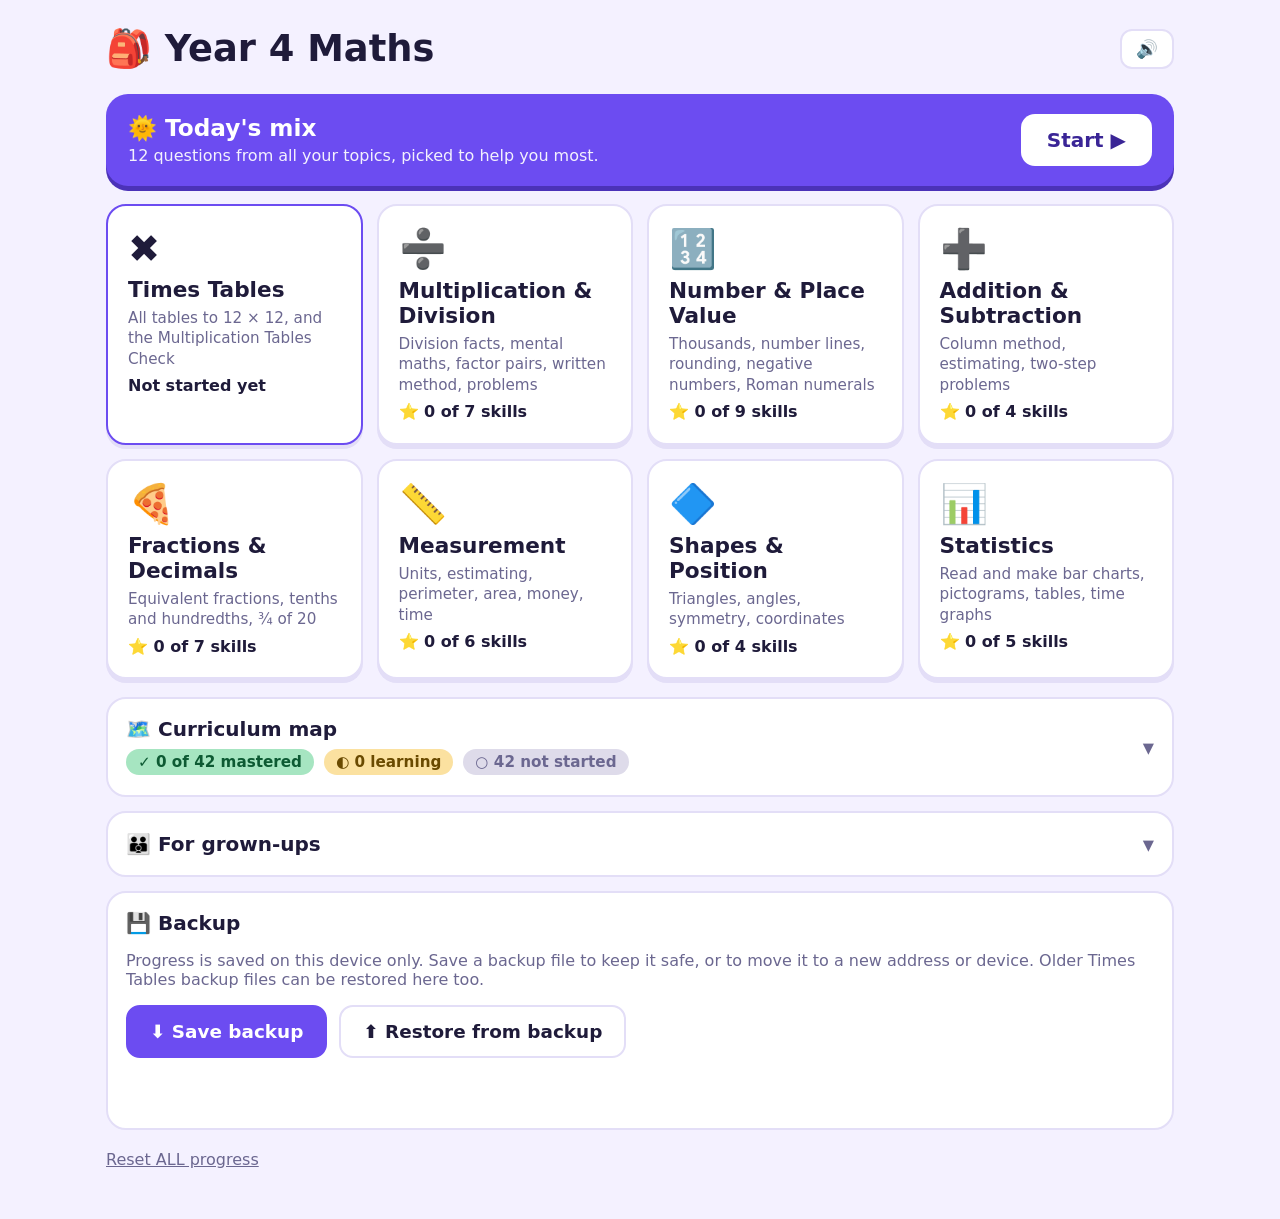
==== commit f85882e1: "Cover every statutory Year 4 statement (Phase 9) Checked the app against the official GOV.UK Year 4 " ====
--- a/index.html
+++ b/index.html
@@ -102,13 +102,13 @@
 /* The 8 parts of the Year 4 curriculum */
 const TOPICS = [
   { id:"times-tables",    emoji:"✖️", name:"Times Tables",              path:"times-tables/",    desc:"All tables to 12 × 12, and the Multiplication Tables Check" },
-  { id:"multiply-divide", emoji:"➗", name:"Multiplication & Division", path:"multiply-divide/", desc:"Division facts, factor pairs, written method, sharing problems" },
-  { id:"number",          emoji:"🔢", name:"Number & Place Value",      path:"number/",          desc:"Thousands, rounding, negative numbers, Roman numerals" },
+  { id:"multiply-divide", emoji:"➗", name:"Multiplication & Division", path:"multiply-divide/", desc:"Division facts, mental maths, factor pairs, written method, problems" },
+  { id:"number",          emoji:"🔢", name:"Number & Place Value",      path:"number/",          desc:"Thousands, number lines, rounding, negative numbers, Roman numerals" },
   { id:"add-subtract",    emoji:"➕", name:"Addition & Subtraction",    path:"add-subtract/",    desc:"Column method, estimating, two-step problems" },
   { id:"fractions",       emoji:"🍕", name:"Fractions & Decimals",      path:"fractions/",       desc:"Equivalent fractions, tenths and hundredths, ¾ of 20" },
-  { id:"measurement",     emoji:"📏", name:"Measurement",               path:"measurement/",     desc:"Units, perimeter, area, money, time" },
+  { id:"measurement",     emoji:"📏", name:"Measurement",               path:"measurement/",     desc:"Units, estimating, perimeter, area, money, time" },
   { id:"shapes",          emoji:"🔷", name:"Shapes & Position",         path:"shapes/",          desc:"Triangles, angles, symmetry, coordinates" },
-  { id:"statistics",      emoji:"📊", name:"Statistics",                path:"statistics/",      desc:"Bar charts, pictograms, tables, time graphs" }
+  { id:"statistics",      emoji:"📊", name:"Statistics",                path:"statistics/",      desc:"Read and make bar charts, pictograms, tables, time graphs" }
 ];
 const allSkills = () => Y4.TOPICS.flatMap(T => T.skills.map(s => ({ s, T })));
 const HARD = [6, 7, 8, 9, 12];
--- a/shared/style.css
+++ b/shared/style.css
@@ -261,3 +261,26 @@
 .dtable tr:first-child th{background:var(--key);color:var(--ink)}
 .dtable th{text-align:left;color:var(--ink)}
 .dtable td{font-weight:700;font-variant-numeric:tabular-nums}
+
+/* number line taps, charts to draw on, rulers */
+.nl-tap{fill:transparent;cursor:pointer}
+.nl-tap.picked,.nl-tap.wrongpick{fill:var(--bad);opacity:.35}
+.nl-tap.right{fill:var(--good);opacity:.45}
+.nl-arrow{fill:var(--accent)}
+.nl-arrow.end{fill:var(--share)}
+.chart.make .seg{cursor:pointer}
+.seg-hit{fill:transparent}
+.seg-bar{fill:transparent}
+.seg-pt{display:none;fill:var(--accent)}
+.seg.on:not(.pt) .seg-bar{fill:var(--accent);opacity:.85}
+.seg.pt.top .seg-pt{display:block}
+.seg.want:not(.pt) .seg-bar{stroke:var(--good);stroke-width:3;stroke-dasharray:6 4;fill-opacity:.15}
+.seg.pt.wanttop .seg-pt{display:block;fill:none;stroke:var(--good);stroke-width:3}
+.ruler{width:100%;max-width:620px;margin:0 auto}
+.ruler svg{width:100%;height:auto;display:block}
+.ru-body{fill:#f6e7b4;stroke:#b8963a;stroke-width:2}
+.ru-tick{stroke:#3d2e00;stroke-width:1.4}
+.ru-num{fill:#3d2e00;font-size:15px;font-weight:700;text-anchor:middle}
+.ru-obj{fill:var(--accent)}
+.ru-tip{fill:#e2a170}
+.ru-guide{stroke:var(--muted);stroke-width:1.5;stroke-dasharray:4 3}
